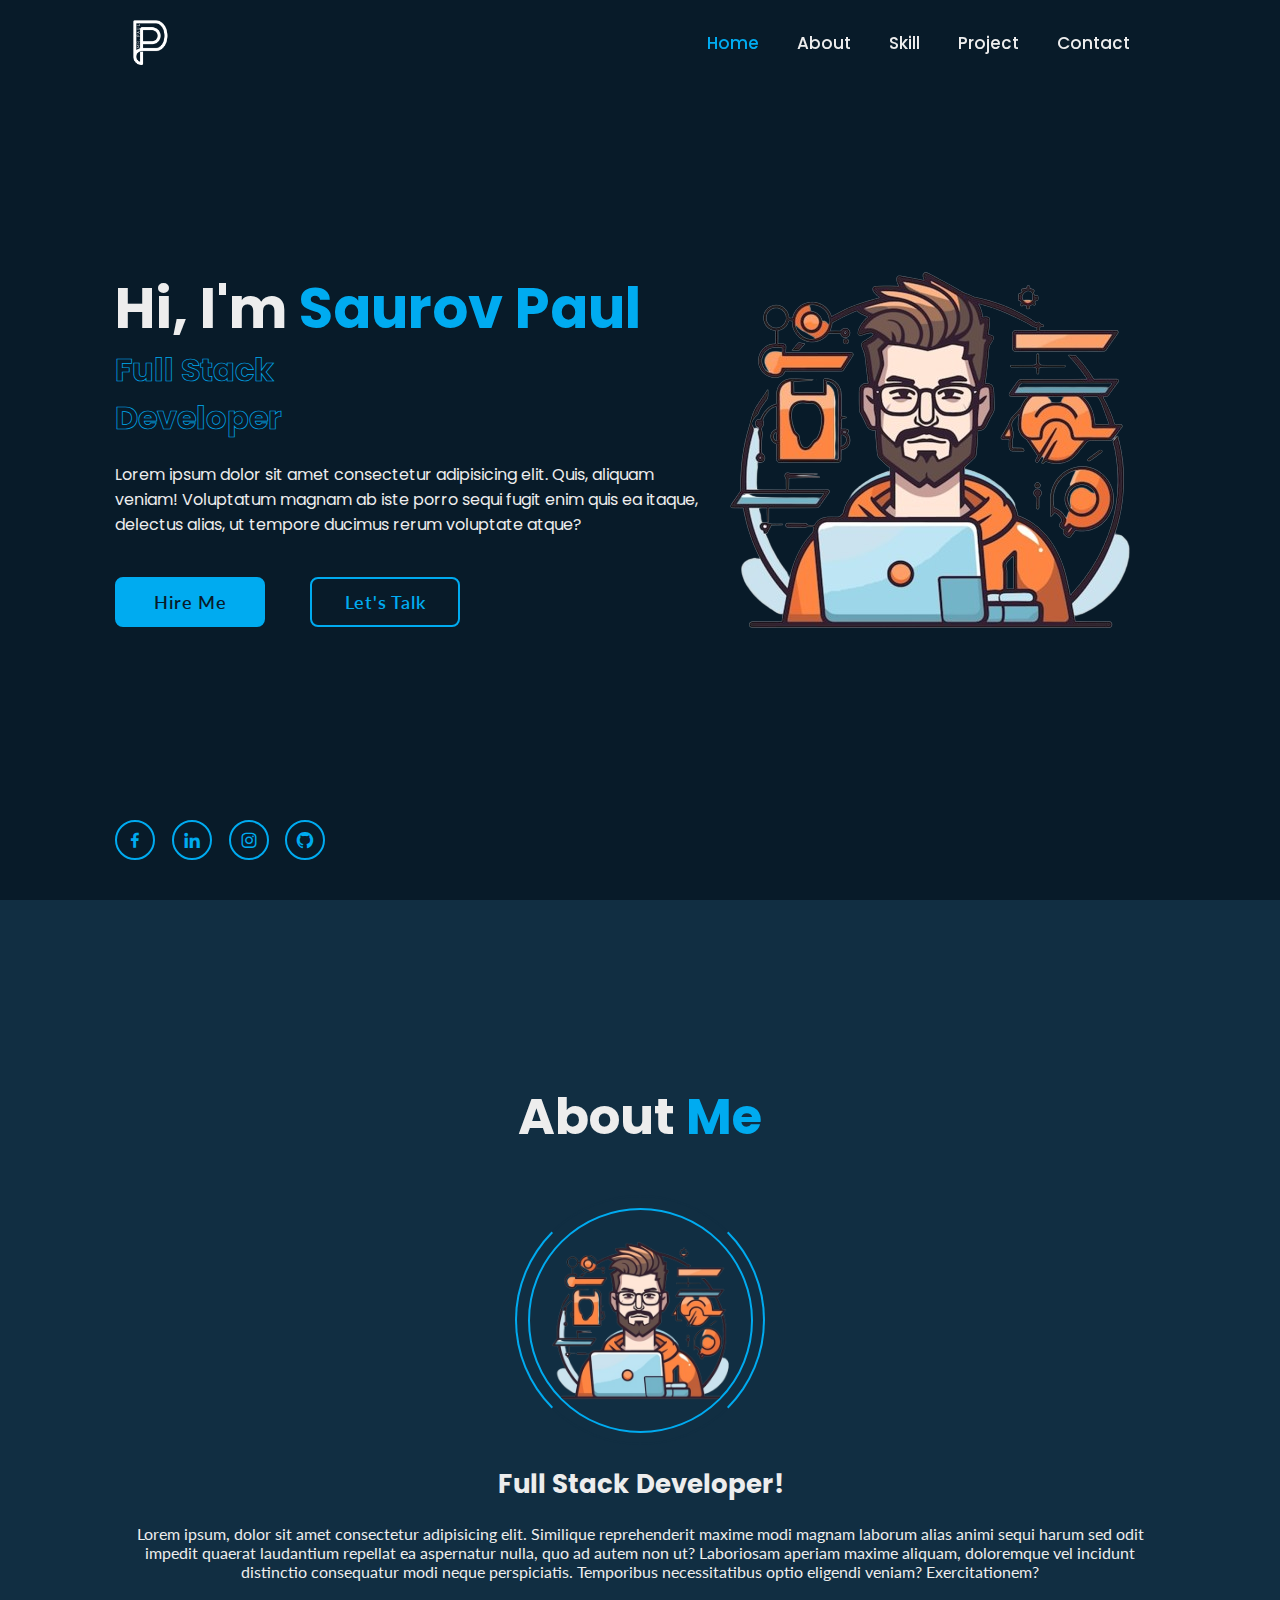
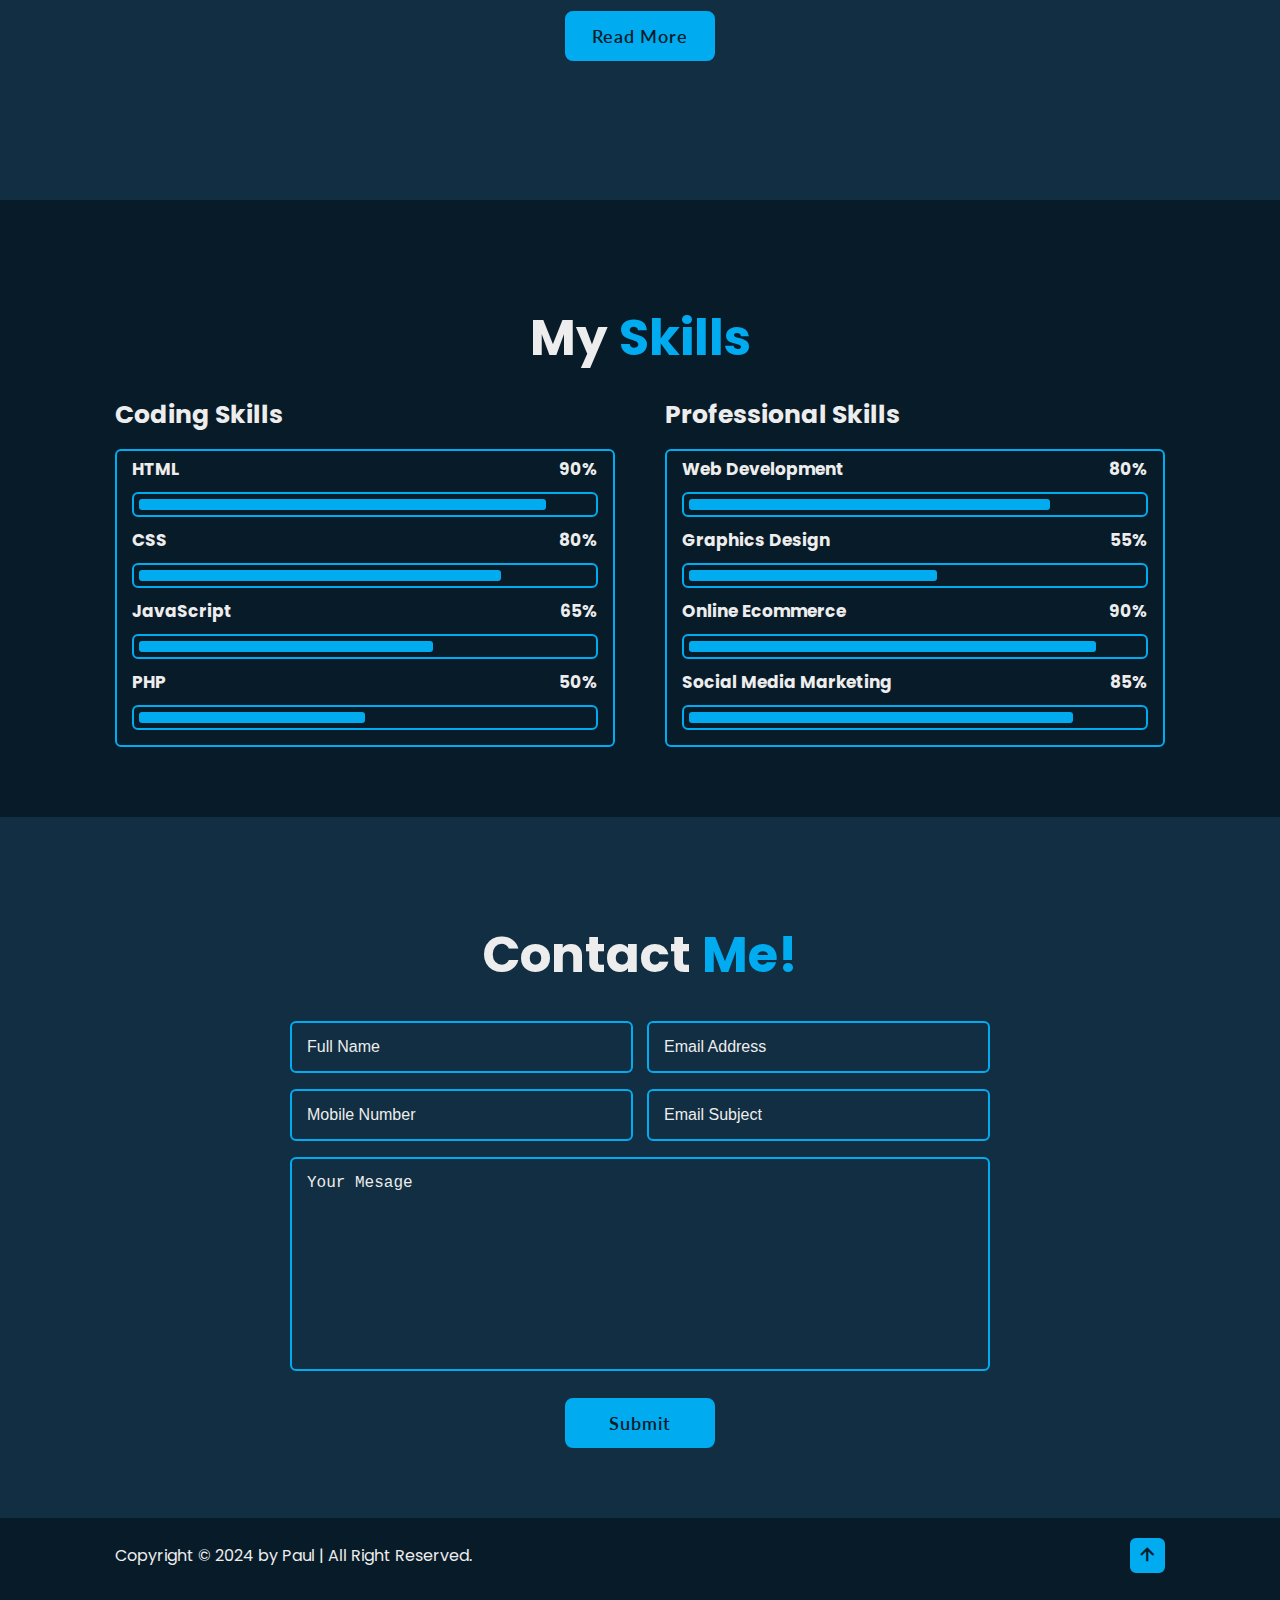
==== Portfolio Project/index.html @ 5a832b8d "my portfolio project all most done" ====
<!DOCTYPE html>
<html lang="en">
  <head>
    <meta charset="UTF-8" />
    <meta name="viewport" content="width=device-width, initial-scale=1.0" />
    <title>My Portfolio</title>
    <link rel="stylesheet" href="style.css" />
    <!--font-->
    <link rel="preconnect" href="https://fonts.googleapis.com" />
    <link rel="preconnect" href="https://fonts.gstatic.com" crossorigin />
    <link
      href="https://fonts.googleapis.com/css2?family=Lato:wght@300;400;700&family=Poppins:wght@200;300;400;600&display=swap"
      rel="stylesheet"
    />
    <link rel="preconnect" href="https://fonts.googleapis.com" />
    <link rel="preconnect" href="https://fonts.gstatic.com" crossorigin />
    <link
      href="https://fonts.googleapis.com/css2?family=Lato:wght@300;400&family=Poppins:wght@200;300;400;600&display=swap"
      rel="stylesheet"
    />
    <!--font-->
    <!--Box Icons-->
    <link
      href="https://unpkg.com/boxicons@2.1.4/css/boxicons.min.css"
      rel="stylesheet"
    />
    <!--Box Icons-->
  </head>
  <body>
    <!---header design-->
    <header class="header">
      <a href="#"><img src="img/logo.png" alt="Logo" /></a>

      <div id="menu-icon"><i class="bx bx-menu"></i></div>

      <nav class="navbar">
        <a href="#Home" class="active">Home</a>
        <a href="#About">About</a>
        <a href="#Skill">Skill</a>
        <a href="#Project">Project</a>
        <a href="#Contact">Contact</a>
      </nav>
    </header>
    <!--home secton design-->
    <section class="home" id="home">
      <div class="home-content">
        <h1>Hi, I'm <span>Saurov Paul</span></h1>
        <div class="text-animate">
          <h3>Full Stack Developer</h3>
        </div>
        <p>
          Lorem ipsum dolor sit amet consectetur adipisicing elit. Quis, aliquam
          veniam! Voluptatum magnam ab iste porro sequi fugit enim quis ea
          itaque, delectus alias, ut tempore ducimus rerum voluptate atque?
        </p>
        <div class="btn-box">
          <a href="#" class="btn">Hire Me</a>
          <a href="#" class="btn">Let's Talk</a>
        </div>
      </div>

      <div class="social-section">
        <a href="#"><i class="bx bxl-facebook"></i></a>
        <a href="#"><i class="bx bxl-linkedin"></i></a>
        <a href="#"><i class="bx bxl-instagram"></i></a>
        <a href="#"><i class="bx bxl-github"></i></a>
      </div>
      <div class="home-imgHover"></div>
    </section>

    <!-- about section design-->

    <section class="about" id="about">
      <h2 class="heading">About <span>Me</span></h2>
      <div class="about-img">
        <img src="img/homeimg.png" alt="About Me img" />
        <span class="circle-spin"></span>
      </div>
      <div class="about-content">
        <h3>Full Stack Developer!</h3>
        <p>
          Lorem ipsum, dolor sit amet consectetur adipisicing elit. Similique
          reprehenderit maxime modi magnam laborum alias animi sequi harum sed
          odit impedit quaerat laudantium repellat ea aspernatur nulla, quo ad
          autem non ut? Laboriosam aperiam maxime aliquam, doloremque vel
          incidunt distinctio consequatur modi neque perspiciatis. Temporibus
          necessitatibus optio eligendi veniam? Exercitationem?
        </p>
        <div class="btn-box btns">
          <a href="aboutme.html" class="btn">Read More</a>
        </div>
      </div>
    </section>

    <!-- Skills section design -->

    <section class="skills" id="skills">
      <h2 class="heading">My <span>Skills</span></h2>

      <div class="skills-row">
        <div class="skills-colum">
          <h3 class="title">Coding Skills</h3>
          <div class="skills-box">
            <div class="skills-content">
              <div class="progress">
                <h3>HTML <span>90%</span></h3>
                <div class="bar"><span></span></div>
              </div>

              <div class="progress">
                <h3>CSS <span>80%</span></h3>
                <div class="bar"><span></span></div>
              </div>

              <div class="progress">
                <h3>JavaScript <span>65%</span></h3>
                <div class="bar"><span></span></div>
              </div>

              <div class="progress">
                <h3>PHP <span>50%</span></h3>
                <div class="bar"><span></span></div>
              </div>
            </div>
          </div>
        </div>

        <div class="skills-colum">
          <h3 class="title">Professional Skills</h3>
          <div class="skills-box">
            <div class="skills-content">
              <div class="progress">
                <h3>Web Development <span>80%</span></h3>
                <div class="bar"><span></span></div>
              </div>

              <div class="progress">
                <h3>Graphics Design <span>55%</span></h3>
                <div class="bar"><span></span></div>
              </div>

              <div class="progress">
                <h3>Online Ecommerce <span>90%</span></h3>
                <div class="bar"><span></span></div>
              </div>

              <div class="progress">
                <h3>Social Media Marketing <span>85%</span></h3>
                <div class="bar"><span></span></div>
              </div>
            </div>
          </div>
        </div>
      </div>
    </section>

    <!-- Contact section design -->

    <section class="contact" id="contact">
      <h2 class="heading">Contact <span>Me!</span></h2>

      <form action="#">
        <div class="input-box">
          <div class="input-field">
            <input type="text" placeholder="Full Name" required />
            <span class="focus"></span>
          </div>
          <div class="input-field">
            <input type="text" placeholder="Email Address" required />
            <span class="focus"></span>
          </div>
        </div>

        <div class="input-box">
          <div class="input-field">
            <input type="number" placeholder="Mobile Number" required />
            <span class="focus"></span>
          </div>
          <div class="input-field">
            <input type="text" placeholder="Email Subject" required />
            <span class="focus"></span>
          </div>
        </div>
        <div class="textarea-field">
          <textarea
            name=""
            id=""
            cols="30"
            rows="10"
            placeholder="Your Mesage"
            required
          ></textarea>
          <span class="focus"></span>
        </div>
        <div class="btn-box btns">
          <button type="submit" class="btn">Submit</button>
        </div>
      </form>
    </section>

    <!-- Footer section Design -->

    <footer class="footer">
      <div class="footer-text">
        <p>Copyright &copy; 2024 by Paul | All Right Reserved.</p>
      </div>
      <div class="footer-iconTop">
        <a href="#"><i class="bx bx-up-arrow-alt"></i></a>
      </div>
    </footer>

    <script src="main.js"></script>
  </body>
</html>
---- Portfolio Project/style.css ----
* {
  margin: 0;
  padding: 0;
  box-sizing: border-box;
  scroll-behavior: smooth;
  text-decoration: none;
  border: none;
}
:root {
  --bg-color: #081b29;
  --second-bg-color: #112e42;
  --text-color: #ededed;
  --main-color: #00abf0;
  --main-font: "Poppins", sans-serif;
  --second-font: "Lato", sans-serif;
}

html {
  font-size: 62.5%;
  overflow-x: hidden;
}
body {
  background-color: var(--bg-color);
  color: var(--text-color);
  font-family: var(--main-font);
}
body span {
  color: var(--main-color);
}
.header {
  position: fixed;
  top: 0;
  left: 0;
  width: 100%;
  padding: 1.5rem 9%;
  background-color: transparent;
  display: flex;
  align-items: center;
  justify-content: space-between;
  z-index: 100;
}
.header img {
  width: 30%;
  object-fit: contain;
  margin-top: 5px;
}
.navbar a {
  font-size: 1.7rem;
  color: var(--text-color);
  font-weight: 500;
  margin-right: 3.5rem;
  font-family: var(--main-font);
}
.navbar a:hover,
.navbar a.active {
  color: var(--main-color);
}
#menu-icon {
  font-size: 3.6rem;
  color: var(--text-color);
  cursor: pointer;
  display: none;
}
section {
  min-height: 100vh;
  padding: 10rem 9% 2rem;
}
.home {
  display: flex;
  align-items: center;
  padding: 0 9%;
  background: url(img/homeimg.png) no-repeat;
  background-position: right;
  margin-right: 10rem;
}
.home-content {
  max-width: 60rem;
}
.home-content h1 {
  font-size: 5.6rem;
  font-weight: 700;
  line-height: 1.3;
}
.home-content .text-animate {
  position: relative;
  width: 32.8rem;
}
.home-content .text-animate h3 {
  font-size: 3.2rem;
  font-weight: 700;
  color: transparent;
  -webkit-text-stroke: 0.7px var(--main-color);
}
.home-content p {
  font-size: 1.6rem;
  margin: 2rem 0 4rem;
}
.btn-box {
  position: relative;
  display: flex;
  justify-content: space-between;
  width: 34.5rem;
  height: 5rem;
}
.btn-box .btn {
  position: relative;
  display: inline-flex;
  justify-content: center;
  align-items: center;
  width: 15rem;
  height: 100%;
  background: var(--main-color);
  border: 0.2rem solid var(--main-color);
  border-radius: 0.8rem;
  font-size: 1.8rem;
  font-weight: 600;
  letter-spacing: 0.1rem;
  color: var(--bg-color);
  font-family: var(--second-font);
  z-index: 1;
  overflow: hidden;
}
.btn-box .btn:hover {
  color: var(--main-color);
}
.btn-box .btn:nth-child(2) {
  background: transparent;
  color: var(--main-color);
}
.btn-box .btn:nth-child(2):hover {
  color: var(--bg-color);
}
.btn-box .btn:nth-child(2)::before {
  background: var(--main-color);
}
.btn-box .btn::before {
  content: " "; /* this is create a pseudo-element */
  position: absolute;
  top: 0;
  left: 0;
  width: 0;
  height: 100%;
  background: var(--bg-color);
  z-index: -1;
  transition: 0.5s;
}
.btn-box .btn:hover::before {
  width: 100%;
}

.social-section {
  position: absolute;
  bottom: 4rem;
  width: 210px;
  display: flex;
  justify-content: space-between;
}
.social-section a {
  position: relative;
  display: inline-flex;
  justify-content: center;
  align-items: center;
  width: 40px;
  height: 40px;
  background: transparent;
  border: 0.2rem solid var(--main-color);
  border-radius: 50%;
  font-size: 20px;
  color: var(--main-color);
  z-index: 1;
  overflow: hidden;
  transition: 0.5s;
}
.social-section a:hover {
  color: var(--bg-color);
}

.social-section a::before {
  content: " "; /* this is create a pseudo-element */
  position: absolute;
  top: 0;
  left: 0;
  width: 0;
  height: 100%;
  background: var(--main-color);
  border-radius: 50%;
  z-index: -1;
  transition: 0.5s;
}
.social-section a:hover::before {
  width: 100%;
}

.home-imgHover {
  position: absolute;
  top: 0;
  right: 0;
  width: 45%;
  height: 100%;
  background: transparent;
  transition: 3s;
}
.home-imgHover:hover {
  background: var(--bg-color);
  opacity: 0.8;
}

/* about section design */

.about {
  display: flex;
  justify-content: center;
  align-items: center;
  flex-direction: column;
  gap: 2rem;
  background: var(--second-bg-color);
  padding-bottom: 6rem;
}
.heading {
  font-size: 5rem;
  margin-bottom: 2rem;
  text-align: center;
}
.about-img {
  position: relative;
  width: 25rem;
  height: 25rem;
  border-radius: 50%;
  display: flex;
  justify-content: center;
  align-items: center;
}
.about-img img {
  width: 90%;
  border-radius: 50%;
  border: 0.2rem solid var(--main-color);
}
.about-img .circle-spin {
  position: absolute;
  top: 50%;
  left: 50%;
  transform: translate(-50%, -50%) rotate(0);
  width: 100%;
  height: 100%;
  border-radius: 50%;
  border-top: 0.2rem solid var(--second-bg-color);
  border-bottom: 0.2rem solid var(--second-bg-color);
  border-left: 0.2rem solid var(--main-color);
  border-right: 0.2rem solid var(--main-color);
}
.about-content {
  text-align: center;
}
.about-content h3 {
  font-size: 2.6rem;
}
.about-content p {
  font-family: var(--second-font);
  font-size: 1.6rem;
  margin: 2rem 0 3rem;
}
.btn-box.btns {
  display: inline-block;
  width: 15rem;
}
.btn-box.btns a::before {
  background: var(--second-bg-color);
}

/* About my Journey section design */

.education {
  display: flex;
  justify-content: center;
  align-items: center;
  flex-direction: column;
  padding-bottom: 5rem;
}
.education .education-row {
  display: flex;
  flex-wrap: wrap;
  gap: 0.5rem;
}
.education-row .education-colum {
  flex: 1 1 40rem;
  margin-top: 8rem;
}
.education-colum .title {
  font-family: var(--second-font);
  font-size: 2rem;
  margin: 0 0 1.5rem 2rem;
}
.education-colum .education-box {
  border-left: 0.2rem solid var(--main-color);
}

.education-box .education-content {
  position: relative;
  padding: 2rem;
}

.education-box .education-content::before {
  content: " ";
  position: absolute;
  background: var(--main-color);
  top: 0;
  left: -1.1rem;
  width: 2rem;
  height: 2rem;
  border-radius: 50%;
}
.education-content .content {
  position: relative;
  padding: 1.5rem;
  border: 0.2rem solid var(--main-color);
  border-radius: 0.6rem;
  margin-bottom: 2rem;
  overflow: hidden;
}
.education-content .content::before {
  content: " ";
  position: absolute;
  top: 0;
  left: 0;
  width: 0;
  height: 100%;
  background: var(--second-bg-color);
  z-index: -1;
  transition: 1s;
}
.education-content .content:hover::before {
  width: 100%;
}
.education-content .content .year {
  font-size: 1.5rem;
  color: var(--main-color);
  padding-bottom: 0.5rem;
}
.education-content .content .year i {
  padding-right: 0.5rem;
}
.education-content .content h3 {
  font-size: 2rem;
}
.education-content .content p {
  font-size: 1.9rem;
  padding-top: 0.5rem;
  font-family: var(--second-font);
}

/* Skills section design */

.skills {
  min-height: auto;
  padding-bottom: 7rem;
  background: var(--bg-color);
}
.skills .skills-row {
  display: flex;
  flex-wrap: wrap;
  gap: 5rem;
}
.skills-row .skills-colum {
  flex: 1 1 40rem;
}
.skills-colum .title {
  font-size: 2.5rem;
  margin: 0 0 1.5rem;
}
.skills-box .skills-content {
  position: relative;
  border: 0.2rem solid var(--main-color);
  border-radius: 0.6rem;
  padding: 0.5rem 1.5rem;
  z-index: 1;
  overflow: hidden;
}
.skills-box .skills-content::before {
  content: " ";
  position: absolute;
  top: 0;
  left: 0;
  width: 0;
  height: 100%;
  background: var(--second-bg-color);
  transition: 0.8s;
  z-index: -1;
}
.skills-box .skills-content:hover::before {
  width: 100%;
}
.skill-content .progress {
  padding: 1rem 0;
}
.skills-content .progress h3 {
  font-size: 1.7rem;
  display: flex;
  justify-content: space-between;
}
.skills-content .progress h3 span {
  color: var(--text-color);
}
.skills-content .progress .bar {
  height: 2.5rem;
  border-radius: 0.6rem;
  border: 0.2rem solid var(--main-color);
  padding: 0.5rem;
  margin: 1rem 0;
}
.skills-content .progress .bar span {
  display: block;
  height: 100%;
  border-radius: 0.3rem;
  background: var(--main-color);
}
.skills-colum:nth-child(1) .skills-content .progress:nth-child(1) .bar span {
  width: 90%;
}
.skills-colum:nth-child(1) .skills-content .progress:nth-child(2) .bar span {
  width: 80%;
}
.skills-colum:nth-child(1) .skills-content .progress:nth-child(3) .bar span {
  width: 65%;
}
.skills-colum:nth-child(1) .skills-content .progress:nth-child(4) .bar span {
  width: 50%;
}

.skills-colum:nth-child(2) .skills-content .progress:nth-child(1) .bar span {
  width: 80%;
}
.skills-colum:nth-child(2) .skills-content .progress:nth-child(2) .bar span {
  width: 55%;
}
.skills-colum:nth-child(2) .skills-content .progress:nth-child(3) .bar span {
  width: 90%;
}
.skills-colum:nth-child(2) .skills-content .progress:nth-child(4) .bar span {
  width: 85%;
}

/* Contact section design */

.contact {
  min-height: auto;
  padding-bottom: 7rem;
  background-color: var(--second-bg-color);
}
.contact form {
  max-width: 70rem;
  margin: 0 auto;
  text-align: center;
}
.contact form .input-box {
  position: relative;
  display: flex;
  justify-content: space-between;
  flex-wrap: wrap;
}
.contact form .input-box .input-field {
  position: relative;
  width: 49%;
  margin: 0.8rem 0;
}
.contact form .input-box .input-field input,
.contact form .textarea-field textarea {
  width: 100%;
  height: 100%;
  padding: 1.5rem;
  font-size: 1.6rem;
  color: var(--text-color);
  background: transparent;
  border-radius: 0.6rem;
  border: 0.2rem solid var(--main-color);
}
.contact form .input-box .input-field input::placeholder,
.contact form .textarea-field textarea::placeholder {
  color: var(--text-color);
}
.contact form .focus {
  position: absolute;
  top: 0;
  left: 0;
  width: 0;
  height: 100%;
  background: var(--bg-color);
  border-radius: 0.6em;
  z-index: -1;
  transition: 1s;
}
.contact form .input-box .input-field input:focus ~ .focus,
.contact form .input-box .input-field input:valid ~ .focus,
.contact form .textarea-field textarea:focus ~ .focus,
.contact form .textarea-field textarea:valid ~ .focus {
  width: 100%;
}
.contact form .textarea-field {
  position: relative;
  margin: 0.8rem 0 2.7rem;
  display: flex;
}
.contact form .textarea-field textarea {
  resize: none;
}
.contact form .btn-box .btn {
  cursor: pointer;
}

/* Footer section Design */

footer {
  display: flex;
  justify-content: space-between;
  align-items: center;
  flex-wrap: wrap;
  padding: 2rem 9%;
  background: var(--bg-color);
}
.footer-text {
  font-size: 1.6rem;
}
.footer-iconTop a {
  position: relative;
  display: inline-flex;
  justify-content: center;
  align-items: center;
  padding: 0.3rem;
  background: var(--main-color);
  border: 0.2rem solid var(--main-color);
  border-radius: 0.6rem;
  cursor: pointer;
  z-index: 1;
  overflow: hidden;
}
.footer-iconTop a::before {
  content: " ";
  position: absolute;
  top: 0;
  left: 0;
  width: 0;
  height: 100%;
  background: var(--second-bg-color);
  border-radius: 0.6rem;
  z-index: -1;
  transition: 0.5s;
}
.footer-iconTop a:hover::before {
  width: 100%;
}

.footer-iconTop a i {
  font-size: 2.5rem;
  color: var(--bg-color);
  transition: 0.4s;
}
.footer-iconTop a:hover i {
  color: var(--main-color);
}

/* this CSS code for Javascript */
.header.sticky {
  background:var(--bg-color);
}
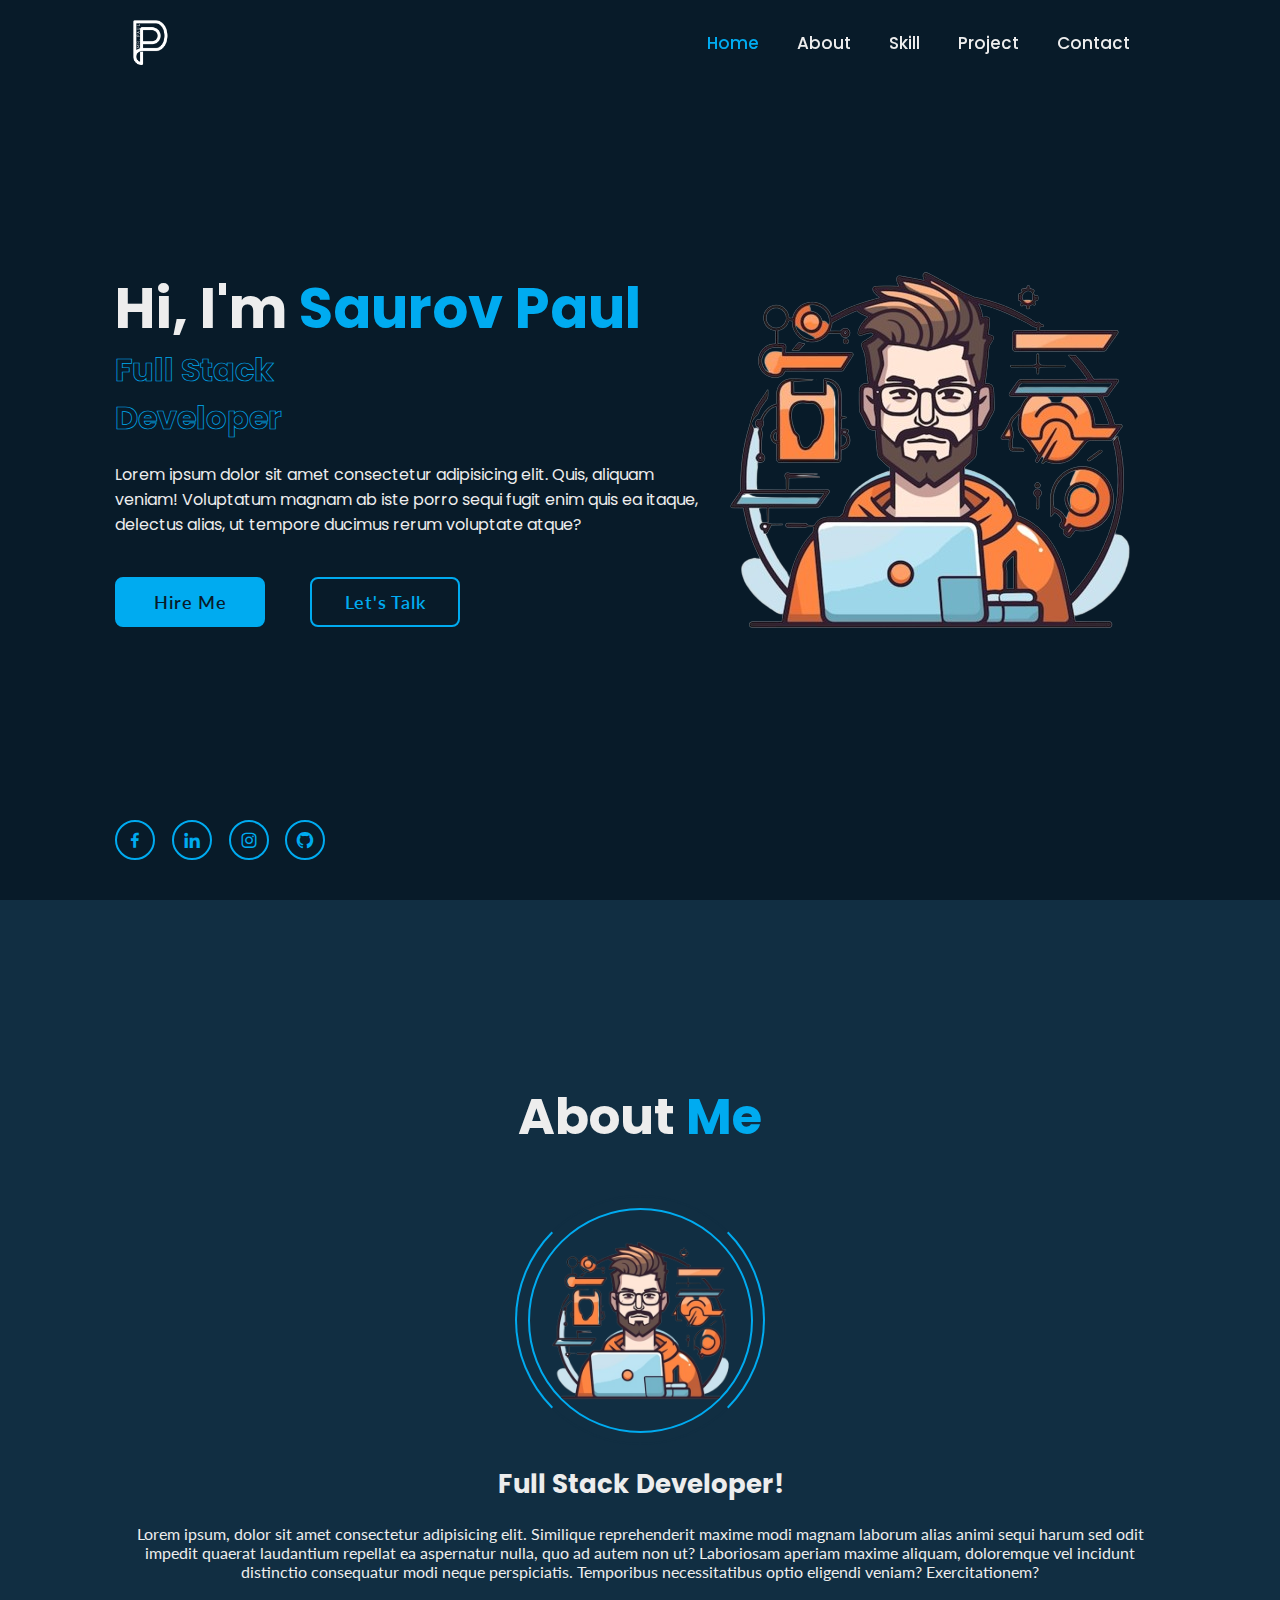
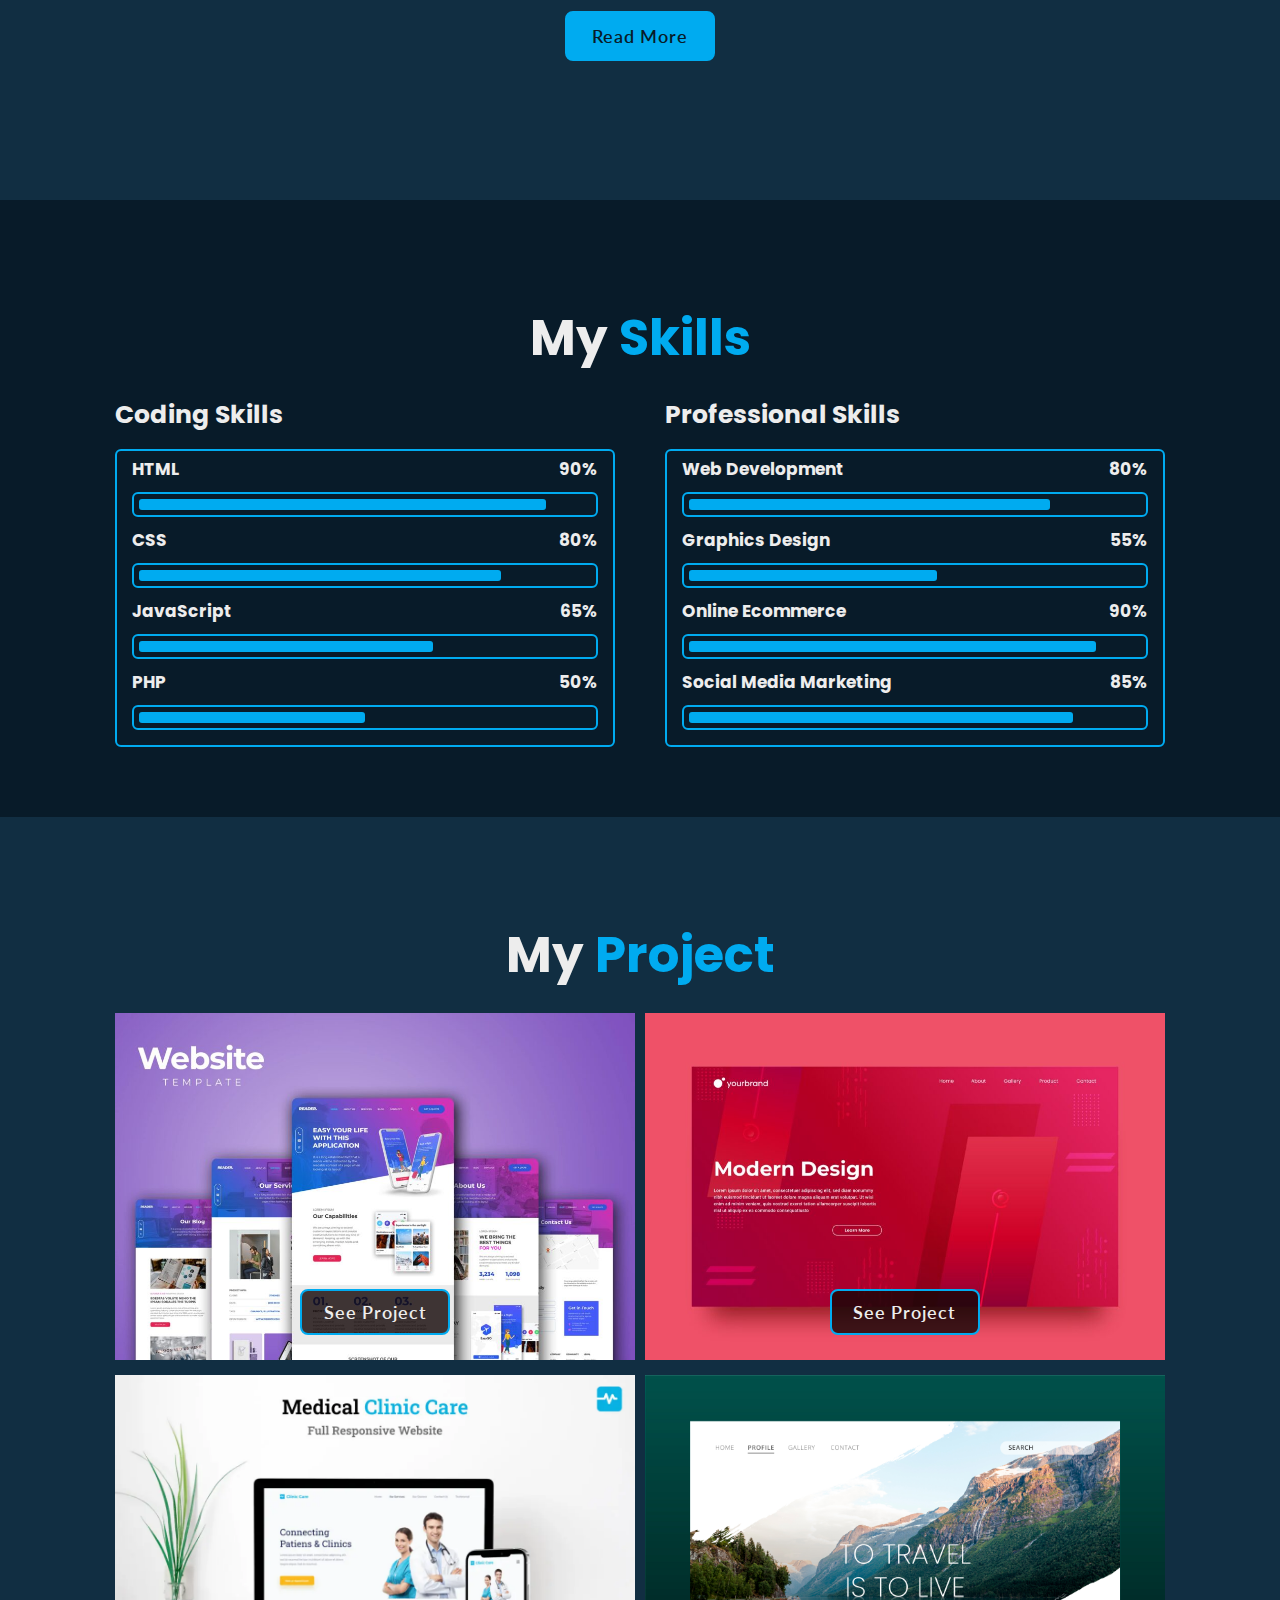
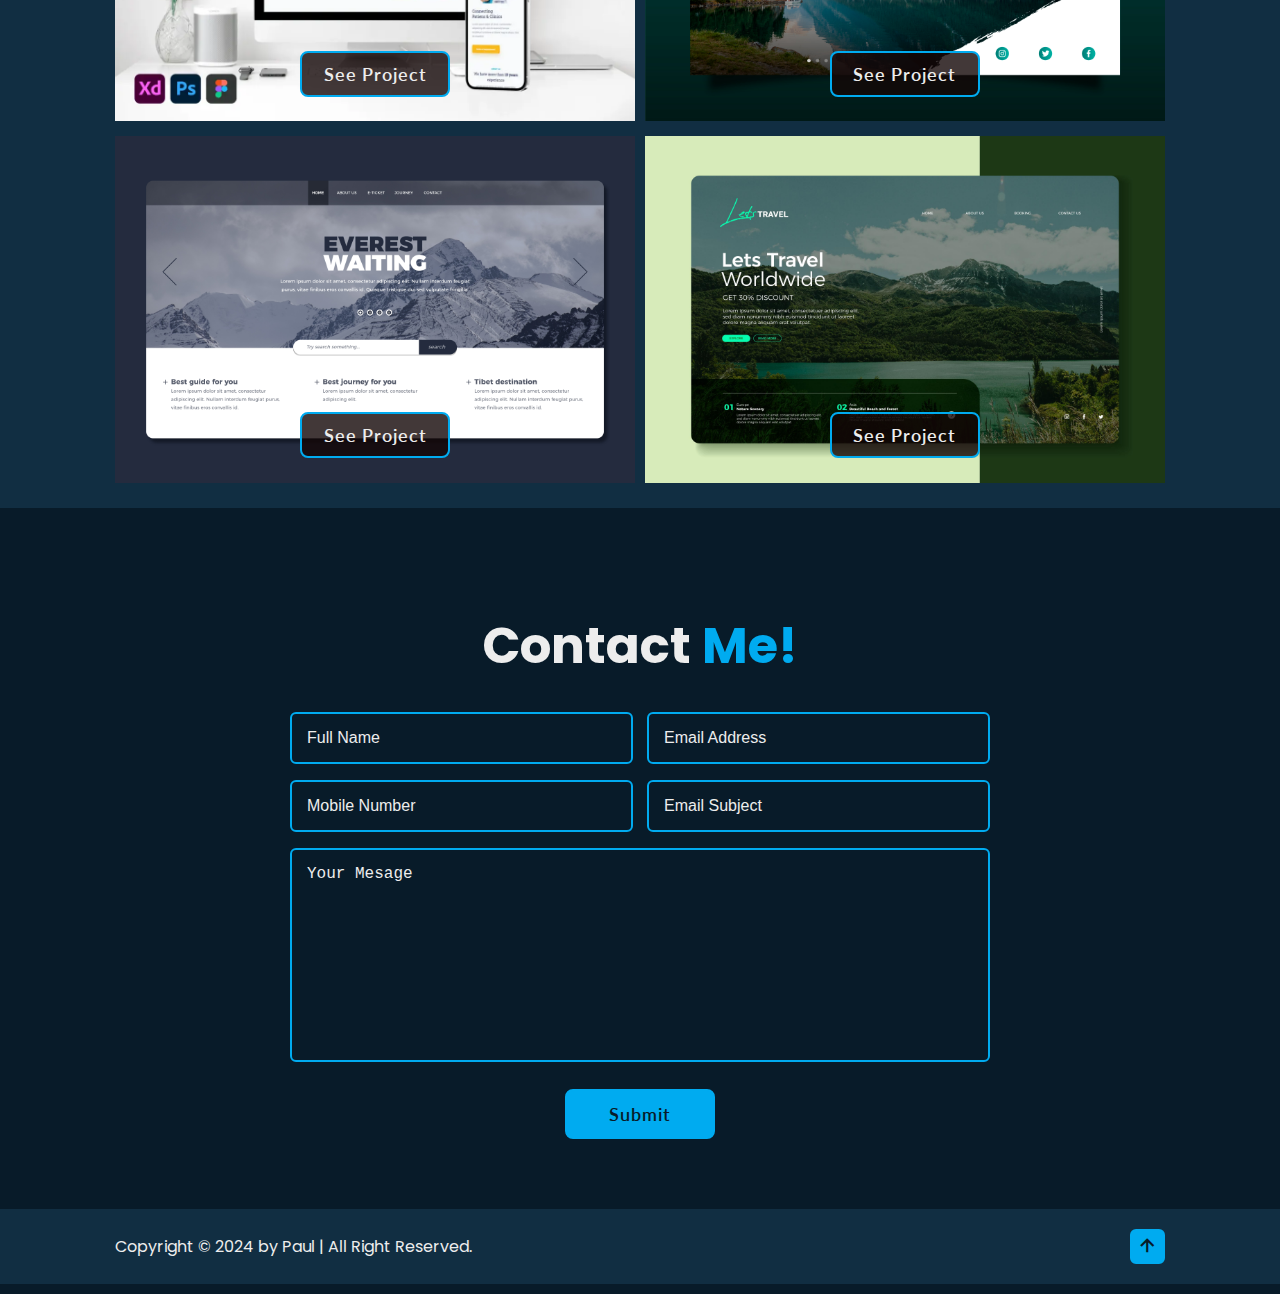
==== commit 9dee6071: "my Project section build" ====
--- a/Portfolio Project/index.html
+++ b/Portfolio Project/index.html
@@ -154,6 +154,21 @@
       </div>
     </section>
 
+    <!-- Project section design -->
+
+    <section class="project" id="project">
+      <h2 class="heading">My <span>Project</span></h2>
+      <div class="project-container">
+        <div class="project-container">
+          <div class="img"><img src="img/project-1.jpg" alt="Project 1"><button class="project_btn"><a href="project1.html">See Project</a></button></div>
+          <div class="img"><img src="img/project-2.jpg" alt="Project 2"><button class="project_btn"><a href="project2.html">See Project</a></button></div>
+          <div class="img"><img src="img/project-3.jpg" alt="Project 3"><button class="project_btn"><a href="project3.html">See Project</a></button></div>
+          <div class="img"><img src="img/project-4.jpg" alt="Project 4"><button class="project_btn"><a href="project4.html">See Project</a></button></div>
+          <div class="img"><img src="img/project-5.jpg" alt="Project 5"><button class="project_btn"><a href="project5.html">See Project</a></button></div>
+          <div class="img"><img src="img/project-6.jpg" alt="Project 6"><button class="project_btn"><a href="project6.html">See Project</a></button></div>
+        </div>
+    </section>
+
     <!-- Contact section design -->
 
     <section class="contact" id="contact">
--- a/Portfolio Project/style.css
+++ b/Portfolio Project/style.css
@@ -439,12 +439,68 @@
   width: 85%;
 }
 
+/* Project section design */
+
+.project {
+  background-color: var(--second-bg-color);
+}
+
+.project-container {
+  position: relative;
+  display: grid;
+  grid-template-columns: repeat(
+    auto-fit,
+    minmax(500px, 1fr)
+  ); /* Adjust the column width as needed */
+  grid-gap: 10px; /* Adjust the gap between images */
+}
+
+/* Style for the images */
+.img {
+  position: relative;
+}
+
+.img img {
+  max-width: 100%;
+  height: auto;
+  transition: opacity 0.3s ease;
+}
+
+.project_btn {
+  position: absolute;
+  top: 85%;
+  left: 50%;
+  transform: translate(-50%, -50%);
+  background: rgba(19, 6, 6, 0.8); /* Background with 80% opacity */
+  padding: 10px 20px;
+  font-size: 16px;
+  cursor: pointer;
+  transition: background 0.3s ease;
+  width: 15rem;
+  border: 0.2rem solid var(--main-color);
+  border-radius: 0.8rem;
+  font-size: 1.8rem;
+  font-weight: 600;
+  letter-spacing: 0.1rem;
+  font-family: var(--second-font);
+}
+.project_btn a{
+  color: var(--text-color);
+}
+
+.project_btn:hover {
+  background: var(--main-color);
+}
+
+.img:hover img {
+  opacity: 0.7;
+}
 /* Contact section design */
 
 .contact {
   min-height: auto;
   padding-bottom: 7rem;
-  background-color: var(--second-bg-color);
+  background-color: var(--bg-color);
 }
 .contact form {
   max-width: 70rem;
@@ -477,7 +533,7 @@
 .contact form .textarea-field textarea::placeholder {
   color: var(--text-color);
 }
-.contact form .focus {
+.contact form.focus {
   position: absolute;
   top: 0;
   left: 0;
@@ -514,7 +570,7 @@
   align-items: center;
   flex-wrap: wrap;
   padding: 2rem 9%;
-  background: var(--bg-color);
+  background: var(--second-bg-color);
 }
 .footer-text {
   font-size: 1.6rem;
@@ -559,5 +615,5 @@
 
 /* this CSS code for Javascript */
 .header.sticky {
-  background:var(--bg-color);
-}
+  background: var(--bg-color);
+}
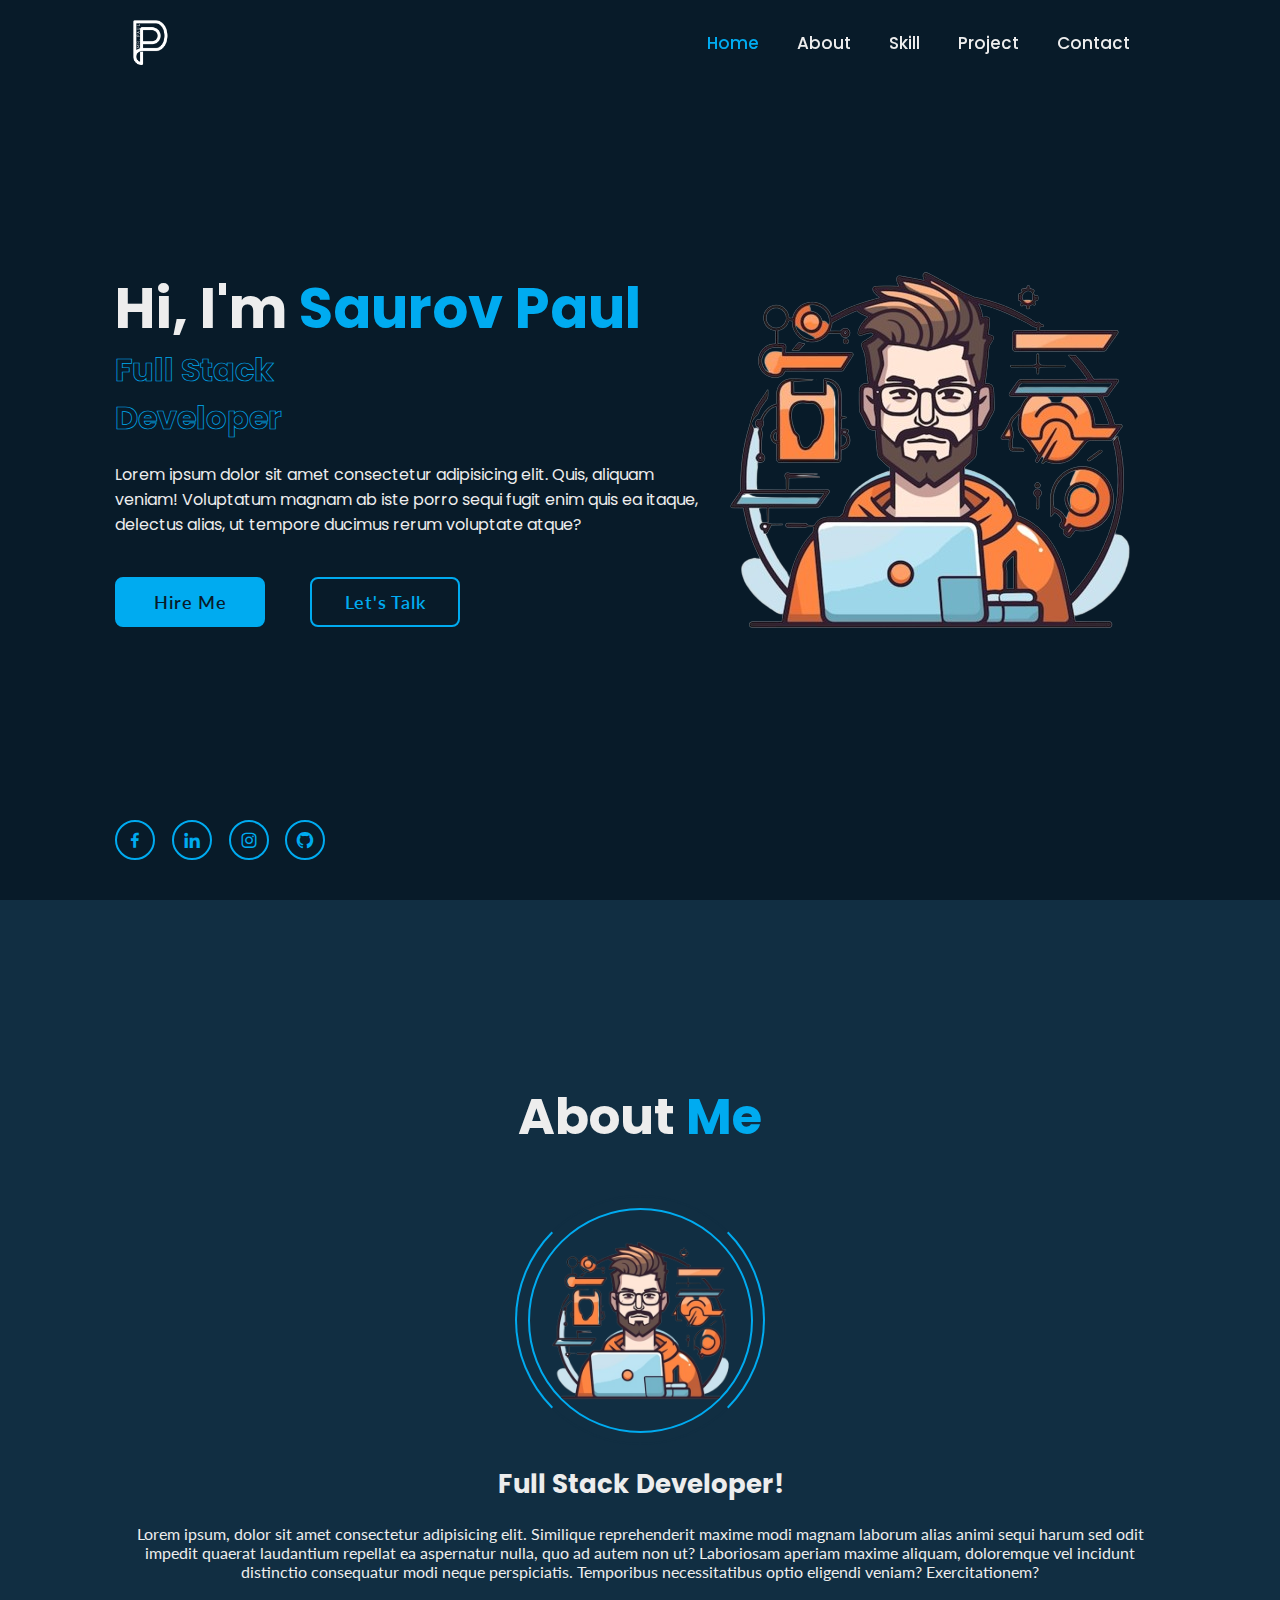
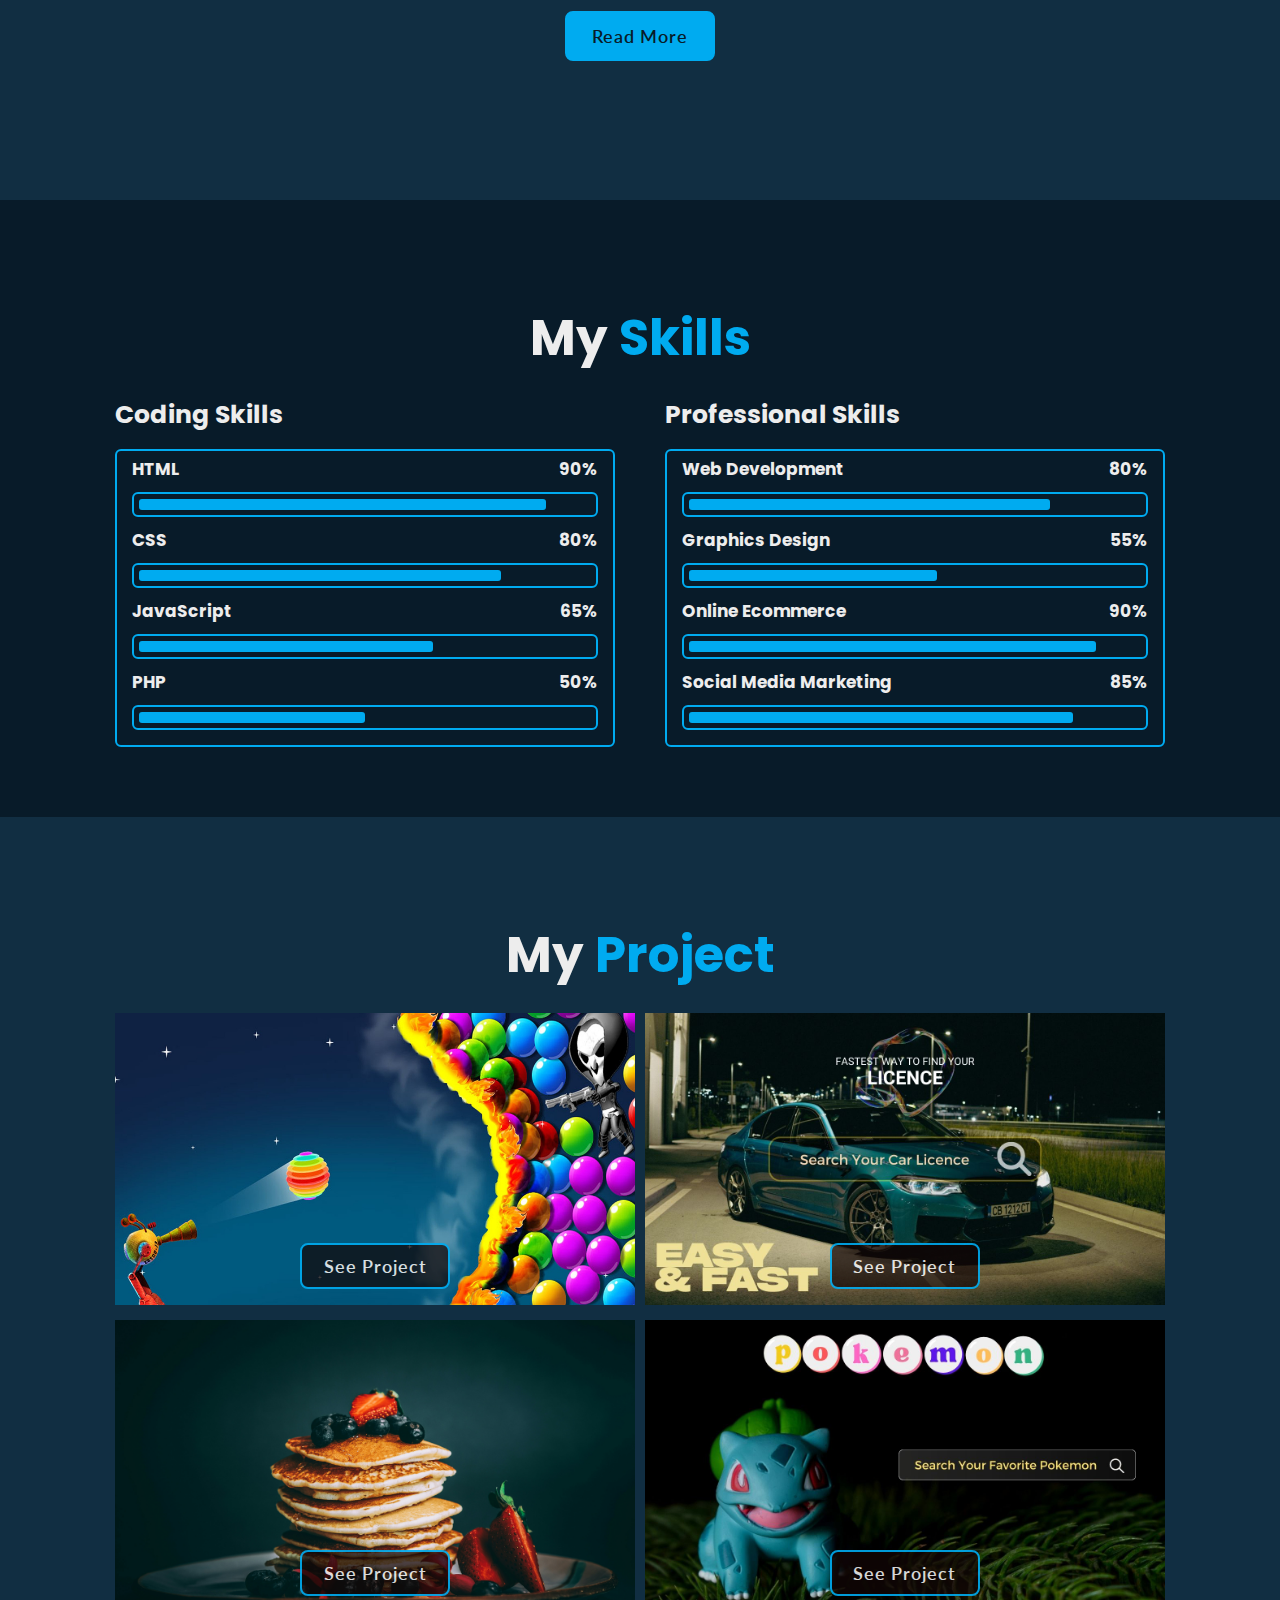
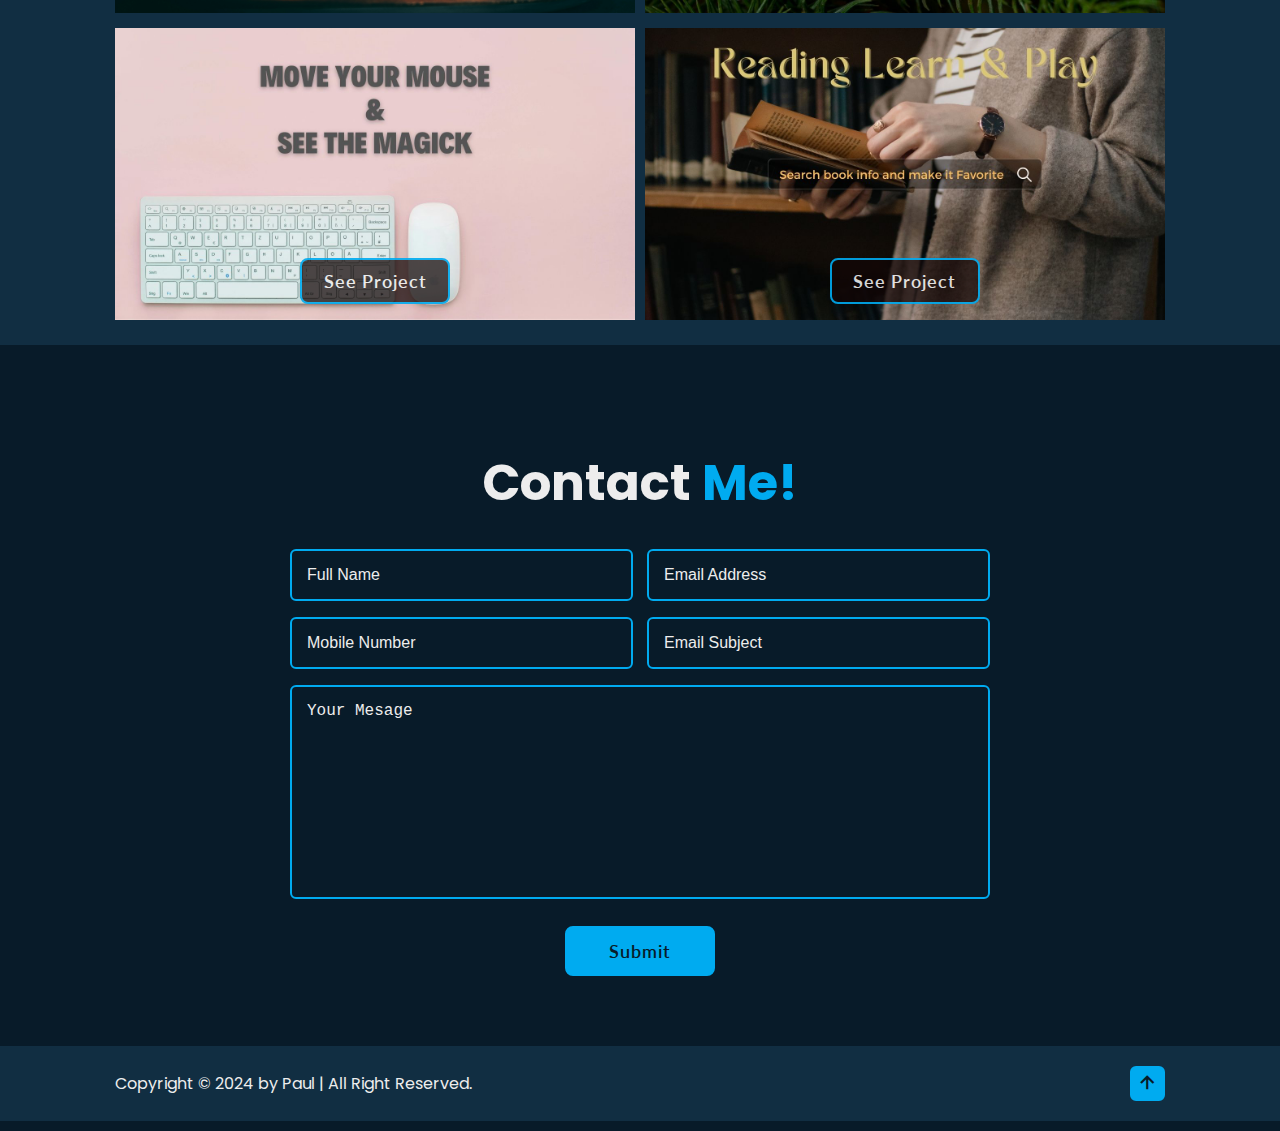
==== commit af83da3c: "31.03.2024" ====
--- a/Portfolio Project/index.html
+++ b/Portfolio Project/index.html
@@ -34,11 +34,11 @@
       <div id="menu-icon"><i class="bx bx-menu"></i></div>
 
       <nav class="navbar">
-        <a href="#Home" class="active">Home</a>
-        <a href="#About">About</a>
-        <a href="#Skill">Skill</a>
-        <a href="#Project">Project</a>
-        <a href="#Contact">Contact</a>
+        <a href="#home" class="active">Home</a>
+        <a href="#about">About</a>
+        <a href="#skills">Skill</a>
+        <a href="#project">Project</a>
+        <a href="#contact">Contact</a>
       </nav>
     </header>
     <!--home secton design-->
@@ -160,12 +160,12 @@
       <h2 class="heading">My <span>Project</span></h2>
       <div class="project-container">
         <div class="project-container">
-          <div class="img"><img src="img/project-1.jpg" alt="Project 1"><button class="project_btn"><a href="project1.html">See Project</a></button></div>
-          <div class="img"><img src="img/project-2.jpg" alt="Project 2"><button class="project_btn"><a href="project2.html">See Project</a></button></div>
-          <div class="img"><img src="img/project-3.jpg" alt="Project 3"><button class="project_btn"><a href="project3.html">See Project</a></button></div>
-          <div class="img"><img src="img/project-4.jpg" alt="Project 4"><button class="project_btn"><a href="project4.html">See Project</a></button></div>
-          <div class="img"><img src="img/project-5.jpg" alt="Project 5"><button class="project_btn"><a href="project5.html">See Project</a></button></div>
-          <div class="img"><img src="img/project-6.jpg" alt="Project 6"><button class="project_btn"><a href="project6.html">See Project</a></button></div>
+          <div class="img"><img src="img/project-1.jpg" alt="Project 1"><button class="project_btn"><a href="https://githubbox.com/saurov-paul/My_Projects/tree/main/Bubble%20Game">See Project</a></button></div>
+          <div class="img"><img src="img/project-2.jpg" alt="Project 2"><button class="project_btn"><a href="https://githubbox.com/saurov-paul/My_Projects/tree/main/Car%20Search">See Project</a></button></div>
+          <div class="img"><img src="img/project-3.jpg" alt="Project 3"><button class="project_btn"><a href="https://githubbox.com/saurov-paul/My_Projects/tree/main/PanCake">See Project</a></button></div>
+          <div class="img"><img src="img/project-4.jpg" alt="Project 4"><button class="project_btn"><a href="https://githubbox.com/saurov-paul/My_Projects/tree/main/Pokemon">See Project</a></button></div>
+          <div class="img"><img src="img/project-5.jpg" alt="Project 5"><button class="project_btn"><a href="https://githubbox.com/saurov-paul/My_Projects/tree/main/Mouse%20Move">See Project</a></button></div>
+          <div class="img"><img src="img/project-6.jpg" alt="Project 6"><button class="project_btn"><a href="">See Project</a></button></div>
         </div>
     </section>
 
--- a/Portfolio Project/style.css
+++ b/Portfolio Project/style.css
@@ -483,17 +483,23 @@
   font-weight: 600;
   letter-spacing: 0.1rem;
   font-family: var(--second-font);
+  opacity: 0.9;
 }
 .project_btn a{
   color: var(--text-color);
 }
+.project_btn a:hover{
+  color: var(--second-bg-color);
+}
+
 
 .project_btn:hover {
   background: var(--main-color);
+  color: #112e42;
 }
 
 .img:hover img {
-  opacity: 0.7;
+  opacity: 0.5;
 }
 /* Contact section design */
 
